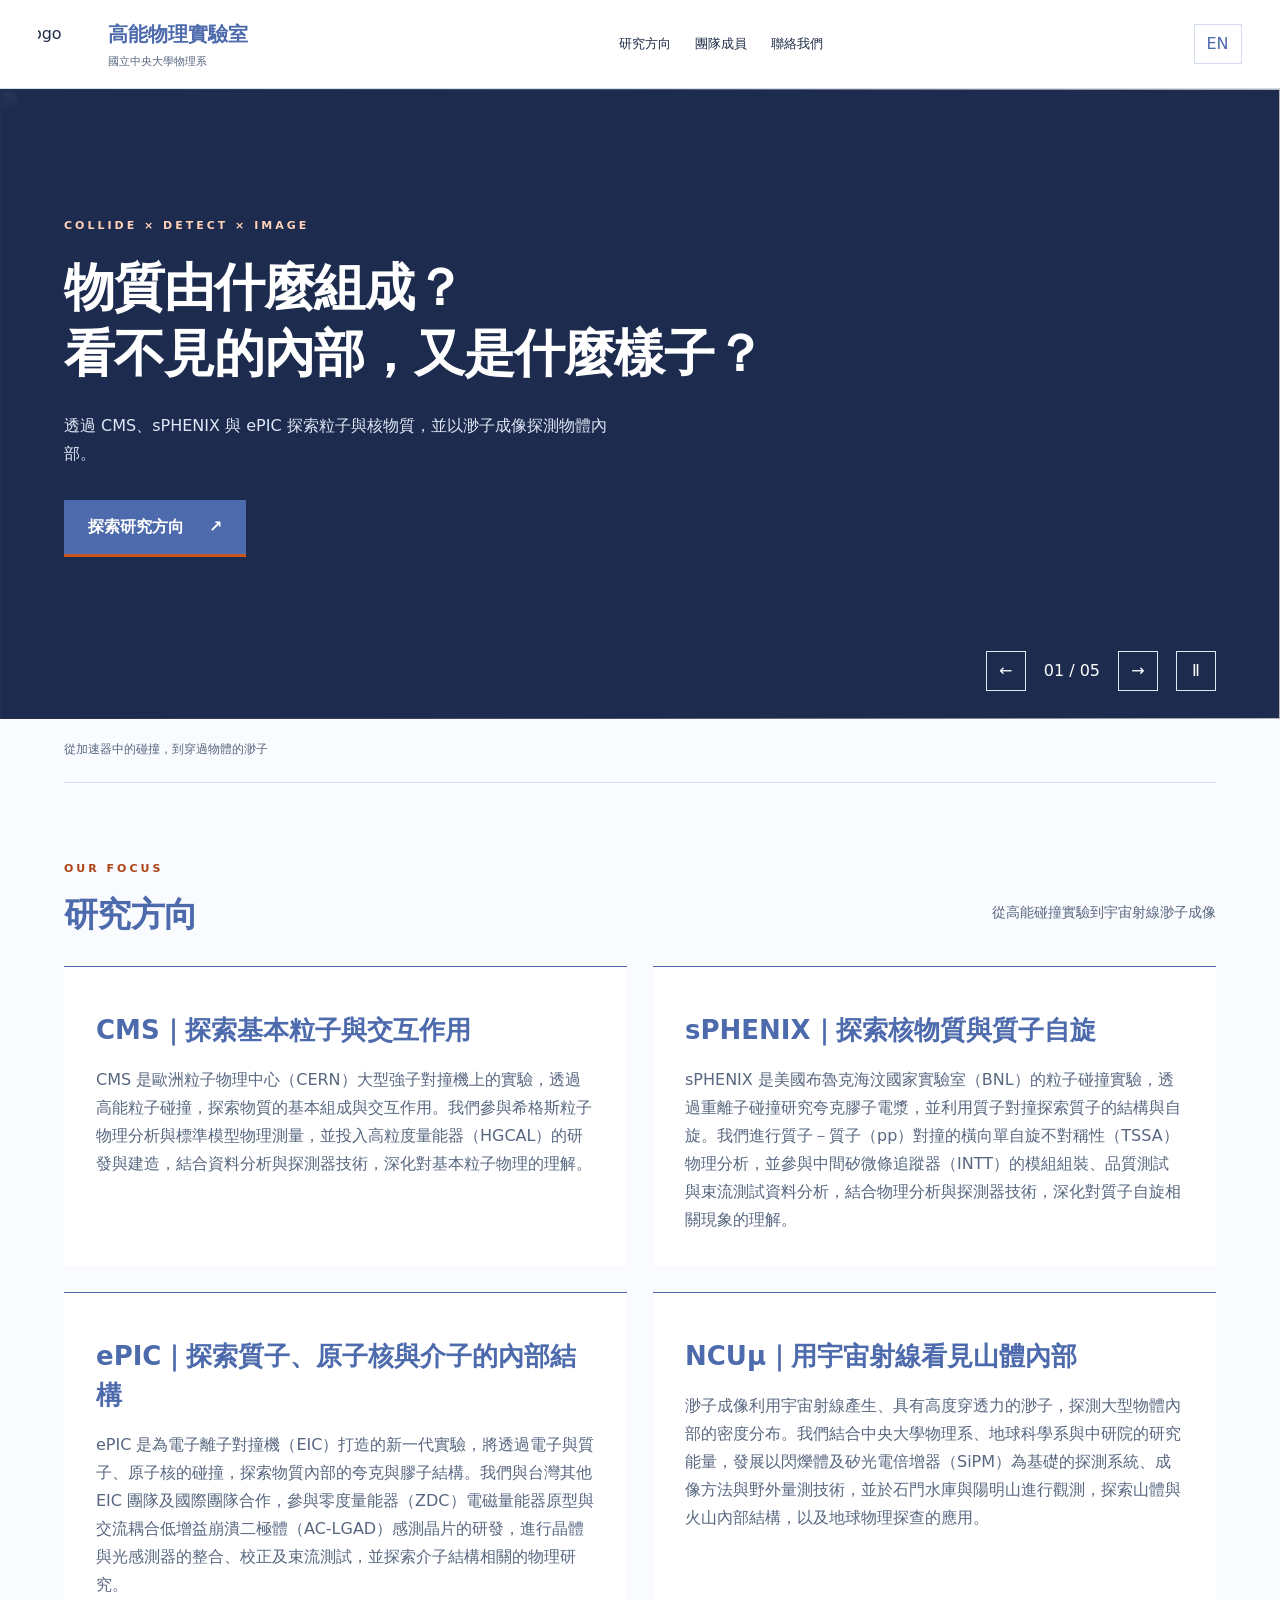
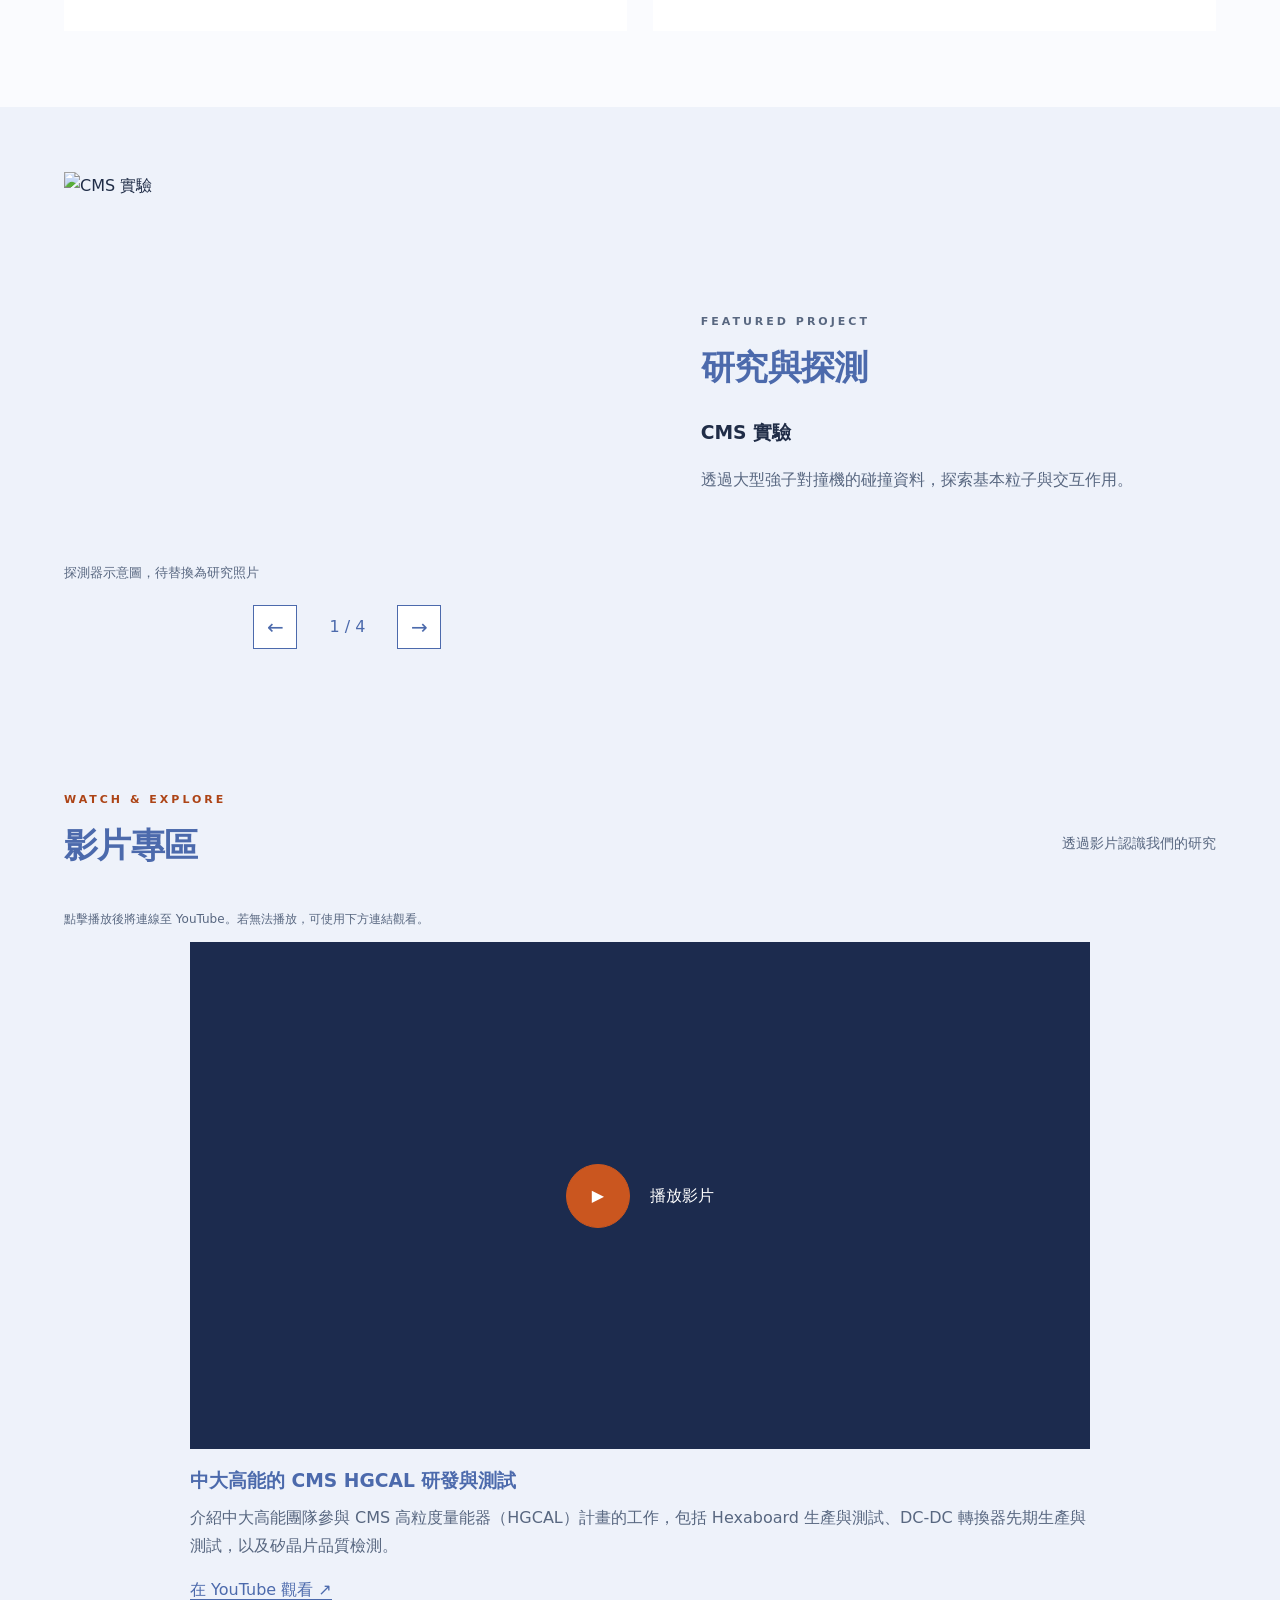
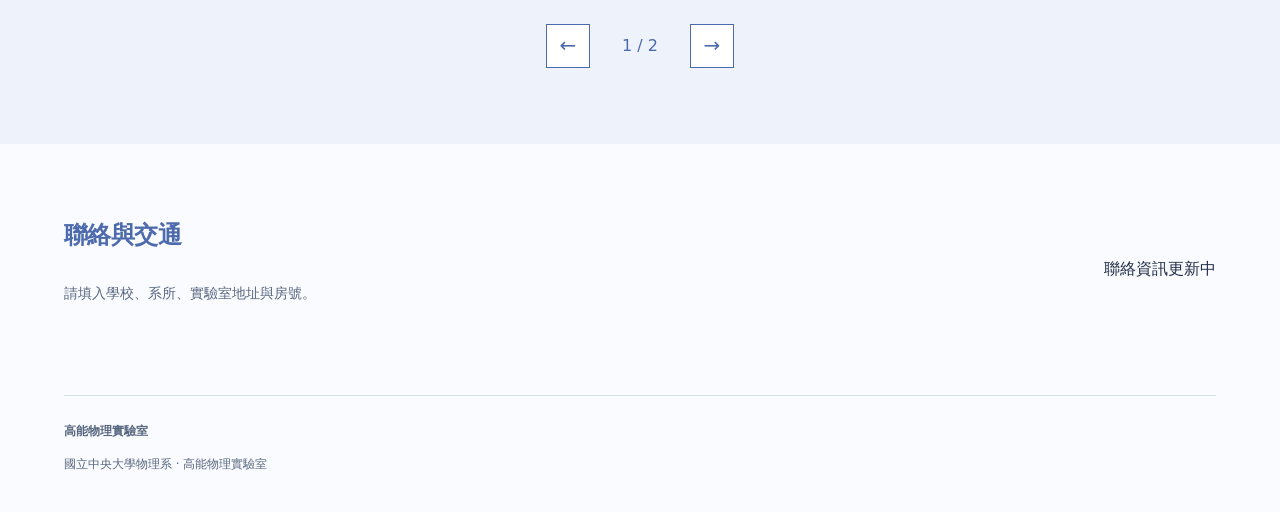
==== index.html @ 7d5f06e8 "Add files via upload" ====
<!doctype html>
<html lang="zh-Hant"><head><meta charset="utf-8"><meta name="viewport" content="width=device-width,initial-scale=1"><meta name="description" content="國立中央大學高能物理實驗室：研究方向、團隊成員與渺子成像。"><title>高能物理實驗室 | High Energy Physics Laboratory</title><link rel="stylesheet" href="style.css"><script defer src="content.js"></script><script defer src="app.js"></script></head>
<body><a class="skip" href="#main">跳至主要內容 / Skip to content</a><header><div class="bar"><a class="brand" href="index.html"><span class="brand-logo"><img src="assets/chip-logo.png" width="1010" height="1213" alt="CHiP Logo"></span><span><strong data-t="name"></strong><small data-t="affiliation"></small></span></a><div class="tools"><button id="language" type="button">EN</button><button id="menu" type="button" aria-expanded="false" aria-controls="navigation">☰</button></div><nav id="navigation" aria-label="主要導覽 / Main navigation"></nav></div></header>
<main id="main"><section class="hero" aria-label="實驗室介紹 / Lab introduction"><div class="slides"><img class="slide active" src="assets/slide-01.svg" alt=""><img class="slide" src="assets/slide-02.svg" alt=""><img class="slide" src="assets/slide-03.svg" alt=""><img class="slide" src="assets/slide-04.svg" alt=""><img class="slide" src="assets/slide-05.svg" alt=""></div><div class="hero-shade"></div><div class="hero-content"><p class="eyebrow" data-t="eyebrow"></p><h1 data-t="title"></h1><p data-t="intro"></p><a class="button" href="#research"><span data-nav="0"></span> ↗</a></div><div class="carousel"><button id="prev" type="button">←</button><span id="slide-status" aria-live="off">01 / 05</span><button id="next" type="button">→</button><button id="pause" type="button">Ⅱ</button></div></section><p class="demo wrap" data-t="note"></p>
<section id="research" class="wrap section"><div class="section-head"><div><p class="eyebrow">OUR FOCUS</p><h2 data-t="research"></h2></div><p data-t="researchSub"></p></div><div id="topics" class="grid"></div></section>
<section id="projects" class="project-band"><div class="wrap project-inner"><div id="featured-carousel"><figure class="featured-photo"><img id="featured-image" src="assets/slide-02.svg" alt=""><figcaption id="featured-caption"></figcaption></figure><div id="featured-controls" class="media-controls"><button id="featured-prev" type="button" aria-controls="featured-image">←</button><span id="featured-status" role="status" aria-live="polite"></span><button id="featured-next" type="button" aria-controls="featured-image">→</button></div></div><div><p class="eyebrow">FEATURED PROJECT</p><h2 data-t="projects"></h2><h3 id="featured-title"></h3><p id="featured-description"></p></div></div></section>



<section id="videos" class="video-band"><div class="wrap section"><div class="section-head"><div><p class="eyebrow">WATCH & EXPLORE</p><h2 data-t="videos"></h2></div><p data-t="mediaIntro"></p></div><p class="video-privacy" data-t="videoPrivacy"></p><div id="video-list" class="video-carousel"></div><div id="video-controls" class="media-controls"><button id="video-prev" type="button" aria-controls="video-list">←</button><span id="video-status" role="status" aria-live="polite"></span><button id="video-next" type="button" aria-controls="video-list">→</button></div><p id="video-empty" data-t="videoEmpty" hidden></p></div></section>
<section id="contact" class="wrap section contact"><div><h2 data-t="access"></h2><p data-t="address"></p></div><span id="contact-email"></span></section></main><footer class="wrap"><span data-t="name"></span><p data-t="footer"></p></footer><noscript>本模板需要啟用 JavaScript 才能顯示雙語內容。Please enable JavaScript.</noscript></body></html>
---- style.css ----
/* Shared palette for the home and People pages. */
:root {
  --primary: #4C6AAC;
  --secondary: #CA561F;
  --secondary-ink: #AD4416;
  --deep: #1C2B4E;
  --ink: #202D47;
  --muted: #586780;
  --page: #FAFBFE;
  --tint: #EEF2FA;
  --line: #D4DDEE;
  --on-dark: #E0E7F6;
  --accent: var(--primary);
}
*{box-sizing:border-box}html{scroll-behavior:smooth;scroll-padding-top:110px}body{margin:0;color:var(--ink);background:var(--page);font-family:Inter,"Noto Sans TC",system-ui,sans-serif;line-height:1.75}a{color:inherit;text-decoration:none}button{font:inherit;cursor:pointer}a:focus-visible,button:focus-visible{outline:3px solid var(--secondary);outline-offset:5px}.wrap{width:min(1160px,90%);margin:auto}.skip{position:fixed;top:-100px;background:white;padding:12px;z-index:10}.skip:focus{top:8px}header{background:#fff;position:sticky;top:0;z-index:5;border-bottom:1px solid var(--line)}.bar{width:min(1360px,94%);margin:auto;display:flex;align-items:center;justify-content:space-between;gap:24px;min-height:100px}.brand{display:flex;align-items:center;gap:14px}.brand strong{display:block;font-size:20px}.brand small{display:block;font-size:11px;color:var(--muted)}.mark{font-size:30px;font-weight:800;letter-spacing:-3px;border:1px solid var(--line);padding:0 10px}.mark span{color:var(--primary)}nav{display:flex;gap:24px;font-size:13px;order:1}nav a:hover{color:var(--primary)}.tools{order:2;display:flex;gap:12px}.tools button{border:1px solid var(--line);background:white;padding:5px 12px}#menu{display:none}.hero{position:relative;background:var(--deep);color:white;min-height:660px;overflow:hidden;display:flex;align-items:center}.slides,.slide,.hero-shade{position:absolute;inset:0;width:100%;height:100%}.slide{object-fit:cover;opacity:0;transition:opacity .8s}.slide.active{opacity:1}.hero-shade{background:linear-gradient(90deg,rgba(28,43,78,.96),rgba(28,43,78,.72) 50%,rgba(28,43,78,.08))}.hero-content{position:relative;width:min(1160px,90%);margin:65px auto 100px}.eyebrow{font-size:11px;letter-spacing:3px;color:var(--primary);font-weight:700;margin:0 0 14px}.hero .eyebrow,.join .eyebrow{color:var(--on-dark)}h1{font-size:clamp(34px,4.4vw,64px);line-height:1.3;white-space:pre-line;letter-spacing:-1px;margin:18px 0 25px;max-width:850px}.hero-content>p:not(.eyebrow){max-width:570px;color:var(--on-dark);font-size:16px}.button{display:inline-flex;align-items:center;gap:25px;background:var(--secondary);color:#fff;padding:13px 24px;margin-top:16px;font-weight:600}.carousel{position:absolute;bottom:28px;right:5%;display:flex;align-items:center;gap:18px}.carousel button{background:transparent;color:white;border:1px solid var(--on-dark);width:40px;height:40px}.demo{font-size:12px;color:var(--muted);padding-top:20px}.section{padding:76px 0}h2{font-size:34px;line-height:1.3;margin:0 0 30px;letter-spacing:-.6px}h3{line-height:1.5}.section-head{display:flex;align-items:center;justify-content:space-between;gap:30px}.section-head>p{color:var(--muted);font-size:14px}.grid{display:grid;grid-template-columns:repeat(3,1fr);gap:26px}.topic{padding:30px 26px;background:white;border-top:2px solid var(--primary);box-shadow:0 8px 30px #4c6aac06}.topic .number{font-size:13px;color:var(--secondary)}.topic p,.project-inner p,.paper p{color:var(--muted)}.project-band{background:var(--tint)}.project-inner{display:grid;grid-template-columns:1.1fr 1fr;align-items:center;gap:70px;padding:65px 0}.project-inner img{width:100%;aspect-ratio:1.5;object-fit:cover}.paper{display:flex;gap:28px;padding:28px 0;border-top:1px solid var(--line);border-bottom:1px solid var(--line)}.paper h3{margin:0}.paper p{font-size:13px}.person .portrait{height:220px;background:var(--tint);display:flex;align-items:center;justify-content:center;color:var(--primary);font-size:50px;font-weight:200}.person h3{margin:18px 0 3px}.person p{margin:0;color:var(--muted);font-size:14px}.news-item{display:grid;grid-template-columns:150px 1fr;gap:30px;padding:20px 0;border-top:1px solid var(--line)}.news-item time{font-size:13px;color:var(--primary)}.join{background:var(--deep);color:#fff;padding:75px 0}.join h2{font-size:42px;margin-bottom:20px}.join p:not(.eyebrow){max-width:650px;color:var(--on-dark)}.contact{display:flex;justify-content:space-between;gap:24px;align-items:center}.contact h2{font-size:24px}.contact p{font-size:14px;color:var(--muted)}footer{border-top:1px solid var(--line);padding:25px 0;font-size:12px;color:var(--muted)}footer>span{font-weight:700}@media(max-width:1050px){nav{gap:12px;font-size:12px}.brand strong{font-size:17px}.bar{gap:14px}}@media(max-width:800px){html{scroll-padding-top:90px}.bar{min-height:80px;flex-wrap:wrap}.brand strong{font-size:15px}.brand small{font-size:10px}.mark{font-size:25px}.tools{margin-left:auto}#menu{display:block}nav{display:none;order:3;width:100%;padding:8px 0 20px;flex-direction:column;gap:0}nav.open{display:flex}nav a{padding:10px}.hero{min-height:620px}.hero-content{margin-top:55px}.hero-content>p:not(.eyebrow){font-size:15px}.grid{grid-template-columns:1fr}.section{padding:50px 0}.section-head{display:block}.project-inner{grid-template-columns:1fr;gap:30px;padding:45px 0}.person .portrait{height:230px}.news-item{grid-template-columns:1fr;gap:5px}.contact{display:block}.join h2{font-size:32px}.hero-shade{background:rgba(28,43,78,.75)}h2{font-size:29px}}@media(prefers-reduced-motion:reduce){html{scroll-behavior:auto}.slide{transition:none}}
/* Editorial research layout inspired by date-led lab news and project summaries. */
body{background:var(--page)}.bar{min-height:88px}.mark{font-size:23px;letter-spacing:-1px}.hero{min-height:630px}h1{font-size:clamp(32px,4vw,58px);max-width:1000px}.demo{padding-bottom:22px;border-bottom:1px solid var(--line)}#news{display:grid;grid-template-columns:220px 1fr;column-gap:55px}#news>.eyebrow{grid-column:1}#news>h2{grid-column:1}#news-list{grid-column:2;grid-row:1 / span 3}#more-news{grid-column:2;justify-self:start}.text-button{background:none;border:0;border-bottom:1px solid var(--accent);color:var(--accent);padding:8px 0}.text-button[hidden]{display:none}.empty-state{color:var(--muted);border-top:1px solid var(--line);padding:20px 0}.grid{grid-template-columns:repeat(3,minmax(0,1fr))}#topics{grid-template-columns:repeat(2,minmax(0,1fr))}.topic{position:relative;border-top:1px solid var(--primary);padding:32px;box-shadow:none;min-height:220px}.topic h3{font-size:26px;margin:12px 0}.topic .number{letter-spacing:2px}.topic p{margin-bottom:0}.section+.section{border-top:1px solid var(--line)}.gallery-card{margin:0}.gallery-card img{width:100%;aspect-ratio:1.4;object-fit:cover;display:block}.gallery-card figcaption{font-size:20px;margin-top:14px}.gallery-card small{color:var(--muted);font-size:12px}.video-band{background:var(--tint)}.video-layout{display:grid;grid-template-columns:1fr 1.4fr;gap:65px;align-items:center}.video-player{aspect-ratio:16/9;background:var(--deep);position:relative;display:flex;align-items:center;justify-content:center}.video-player button{color:#fff;background:transparent;border:0;display:flex;align-items:center;gap:20px;padding:30px}.play-icon{display:grid;place-items:center;border:1px solid var(--on-dark);border-radius:50%;width:64px;height:64px}.video-player iframe{border:0;position:absolute;inset:0;width:100%;height:100%}.video-privacy{font-size:12px;color:var(--muted)}.text-link{color:var(--primary);border-bottom:1px solid var(--primary)}a[hidden]{display:none}.person .portrait{height:170px}.project-inner img{border-radius:0}.join{padding:65px 0}@media(max-width:800px){#news{display:block}#topics,.grid,.video-layout{grid-template-columns:1fr}.video-layout{gap:28px}.hero{min-height:610px}.brand strong{font-size:14px}.brand small{max-width:200px;font-size:9px}.mark{font-size:19px}.bar{gap:8px}.tools{gap:6px}.tools button{padding:4px 8px}.gallery-card img{aspect-ratio:1.8}}

.people-intro{padding:70px 0 35px}.people-intro h1{color:var(--ink);margin-top:12px}.people-intro>p:not(.eyebrow){color:var(--muted)}nav a[aria-current="page"]{color:var(--primary);border-bottom:2px solid var(--primary)}

/* Blue establishes the hierarchy; orange highlights actions and markers. */
.brand strong, .mark, h2, .topic h3, .person h3, .gallery-card figcaption {
  color: var(--primary);
}
.mark span, .eyebrow, .topic .number {
  color: var(--secondary);
}
.hero .eyebrow {
  color: #FFD1B8;
}
.button:hover {
  background: #AA4314;
}
.tools button {
  color: var(--primary);
}
.tools button:hover, .carousel button:hover {
  background: var(--primary);
  color: #fff;
}
nav a:hover, .text-link:hover {
  color: var(--secondary);
}
nav a[aria-current="page"] {
  border-bottom-color: var(--secondary);
}
.play-icon {
  background: var(--secondary);
  border-color: var(--secondary);
  color: #fff;
}
.video-player button:hover .play-icon {
  background: #AA4314;
}
.people-intro h1 {
  color: var(--primary);
}

.button { background: var(--primary); color: #fff; border-bottom: 3px solid var(--secondary); }
.button:hover { background: #3A538C; }
.eyebrow, .topic .number, nav a:hover, .text-link:hover { color: var(--secondary-ink); }
.hero .eyebrow { color: #FFD1B8; }

.featured-photo { margin: 0; min-width: 0; }
.featured-photo img { display: block; width: 100%; aspect-ratio: 3 / 2; object-fit: cover; }
.featured-photo figcaption { margin-top: 12px; font-size: 13px; color: var(--muted); }

.media-controls { display: flex; align-items: center; justify-content: center; gap: 20px; margin-top: 20px; color: var(--primary); }
.media-controls button { width: 44px; height: 44px; border: 1px solid var(--primary); color: var(--primary); background: #fff; font-size: 20px; }
.media-controls button:hover { background: var(--primary); color: #fff; }
.media-controls[hidden], #featured-carousel[hidden] { display: none; }
.media-controls span { min-width: 60px; text-align: center; font-variant-numeric: tabular-nums; }
.video-carousel { max-width: 900px; margin: 0 auto; }
.video-card { min-width: 0; }
.video-card h3 { color: var(--primary); margin-bottom: 8px; }
.video-card > p { color: var(--muted); margin-top: 0; }

/* Frame the supplied transparent PNG so its surrounding space does not shrink the mark. */
.brand-logo {
  position: relative;
  display: block;
  flex: 0 0 56px;
  width: 56px;
  height: 56px;
  overflow: hidden;
}
.brand-logo img {
  position: absolute;
  width: 154.1985%;
  height: auto;
  max-width: none;
  left: -27.0229%;
  top: -42.5954%;
}
@media (max-width: 800px) {
  .brand-logo { flex-basis: 44px; width: 44px; height: 44px; }
  .brand { gap: 10px; }
}
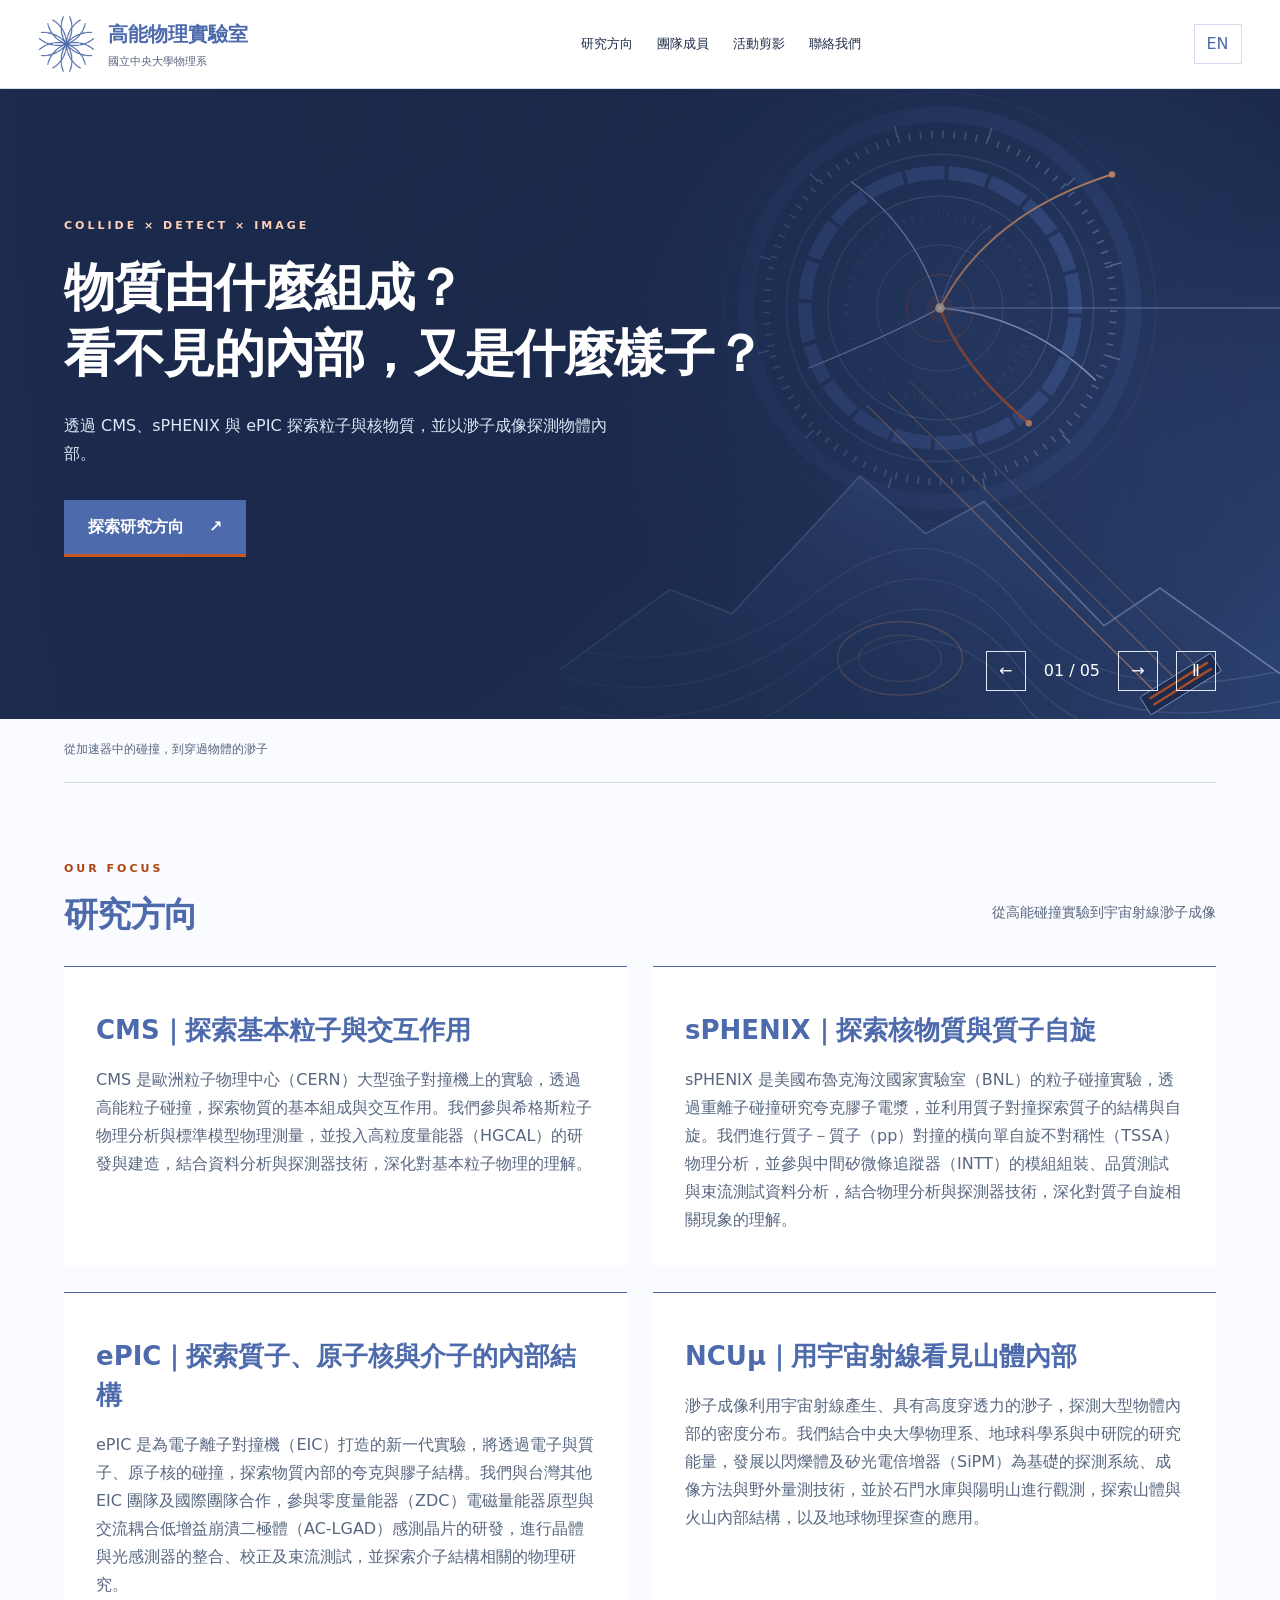
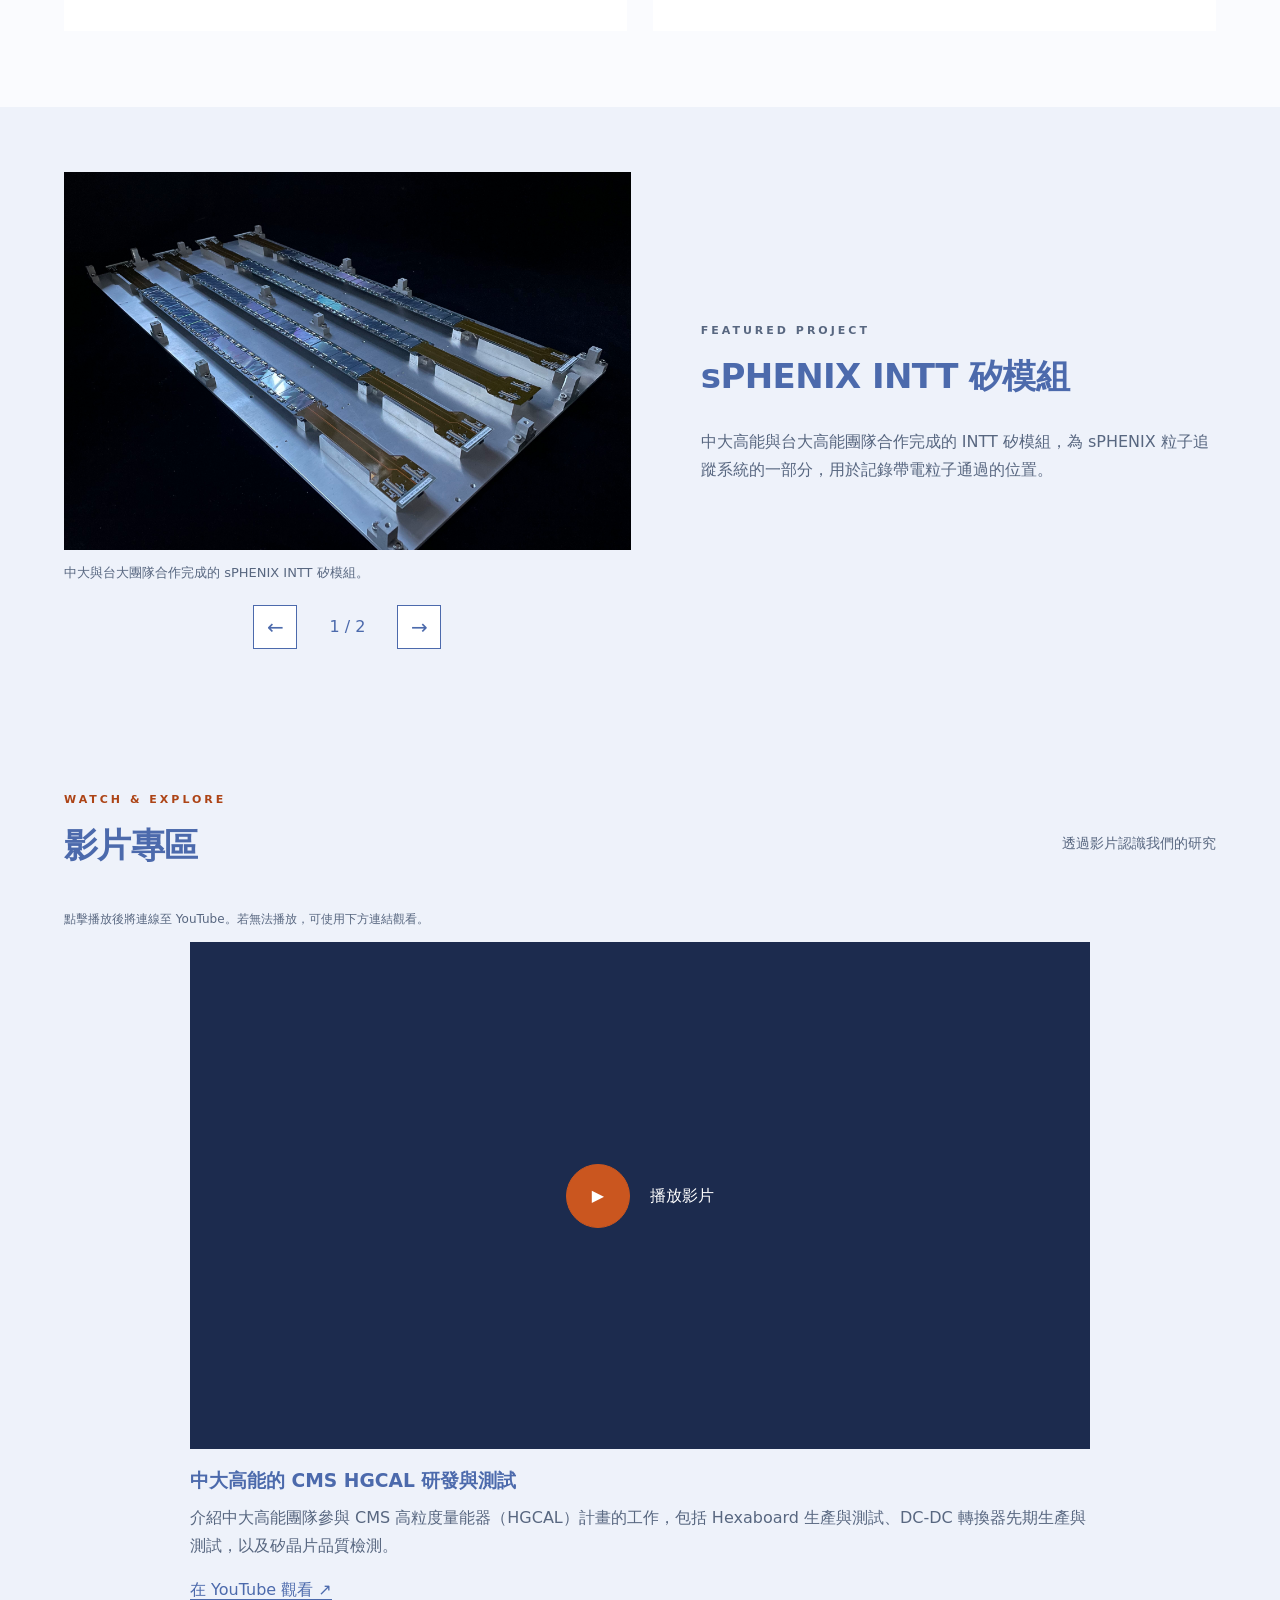
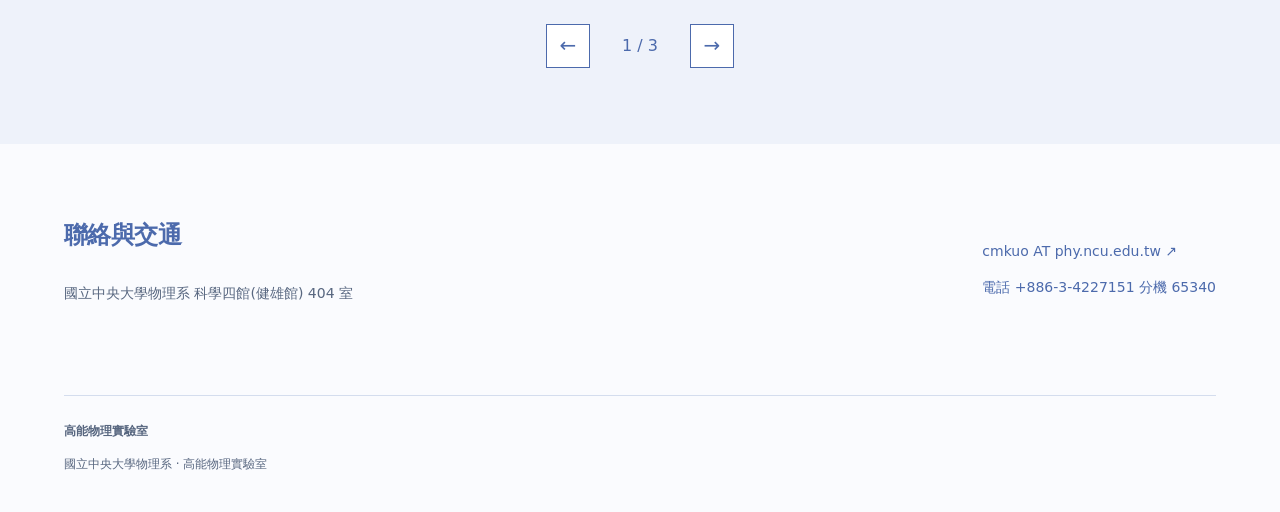
==== commit 0d3595cf: "Add files via upload" ====
--- a/index.html
+++ b/index.html
@@ -3,9 +3,9 @@
 <body><a class="skip" href="#main">跳至主要內容 / Skip to content</a><header><div class="bar"><a class="brand" href="index.html"><span class="brand-logo"><img src="assets/chip-logo.png" width="1010" height="1213" alt="CHiP Logo"></span><span><strong data-t="name"></strong><small data-t="affiliation"></small></span></a><div class="tools"><button id="language" type="button">EN</button><button id="menu" type="button" aria-expanded="false" aria-controls="navigation">☰</button></div><nav id="navigation" aria-label="主要導覽 / Main navigation"></nav></div></header>
 <main id="main"><section class="hero" aria-label="實驗室介紹 / Lab introduction"><div class="slides"><img class="slide active" src="assets/slide-01.svg" alt=""><img class="slide" src="assets/slide-02.svg" alt=""><img class="slide" src="assets/slide-03.svg" alt=""><img class="slide" src="assets/slide-04.svg" alt=""><img class="slide" src="assets/slide-05.svg" alt=""></div><div class="hero-shade"></div><div class="hero-content"><p class="eyebrow" data-t="eyebrow"></p><h1 data-t="title"></h1><p data-t="intro"></p><a class="button" href="#research"><span data-nav="0"></span> ↗</a></div><div class="carousel"><button id="prev" type="button">←</button><span id="slide-status" aria-live="off">01 / 05</span><button id="next" type="button">→</button><button id="pause" type="button">Ⅱ</button></div></section><p class="demo wrap" data-t="note"></p>
 <section id="research" class="wrap section"><div class="section-head"><div><p class="eyebrow">OUR FOCUS</p><h2 data-t="research"></h2></div><p data-t="researchSub"></p></div><div id="topics" class="grid"></div></section>
-<section id="projects" class="project-band"><div class="wrap project-inner"><div id="featured-carousel"><figure class="featured-photo"><img id="featured-image" src="assets/slide-02.svg" alt=""><figcaption id="featured-caption"></figcaption></figure><div id="featured-controls" class="media-controls"><button id="featured-prev" type="button" aria-controls="featured-image">←</button><span id="featured-status" role="status" aria-live="polite"></span><button id="featured-next" type="button" aria-controls="featured-image">→</button></div></div><div><p class="eyebrow">FEATURED PROJECT</p><h2 data-t="projects"></h2><h3 id="featured-title"></h3><p id="featured-description"></p></div></div></section>
+<section id="projects" class="project-band"><div class="wrap project-inner"><div id="featured-carousel"><figure class="featured-photo"><img id="featured-image" src="assets/slide-02.svg" alt=""><figcaption id="featured-caption"></figcaption></figure><div id="featured-controls" class="media-controls"><button id="featured-prev" type="button" aria-controls="featured-image">←</button><span id="featured-status" role="status" aria-live="polite"></span><button id="featured-next" type="button" aria-controls="featured-image">→</button></div></div><div><p class="eyebrow">FEATURED PROJECT</p><h2 id="featured-title"></h2><p id="featured-description"></p></div></div></section>
 
 
 
 <section id="videos" class="video-band"><div class="wrap section"><div class="section-head"><div><p class="eyebrow">WATCH & EXPLORE</p><h2 data-t="videos"></h2></div><p data-t="mediaIntro"></p></div><p class="video-privacy" data-t="videoPrivacy"></p><div id="video-list" class="video-carousel"></div><div id="video-controls" class="media-controls"><button id="video-prev" type="button" aria-controls="video-list">←</button><span id="video-status" role="status" aria-live="polite"></span><button id="video-next" type="button" aria-controls="video-list">→</button></div><p id="video-empty" data-t="videoEmpty" hidden></p></div></section>
-<section id="contact" class="wrap section contact"><div><h2 data-t="access"></h2><p data-t="address"></p></div><span id="contact-email"></span></section></main><footer class="wrap"><span data-t="name"></span><p data-t="footer"></p></footer><noscript>本模板需要啟用 JavaScript 才能顯示雙語內容。Please enable JavaScript.</noscript></body></html>+<section id="contact" class="wrap section contact"><div><h2 data-t="access"></h2><p data-t="address"></p></div><div class="contact-details"><span id="contact-email"></span><span id="contact-phone"></span></div></section></main><footer class="wrap"><span data-t="name"></span><p data-t="footer"></p></footer><noscript>本模板需要啟用 JavaScript 才能顯示雙語內容。Please enable JavaScript.</noscript></body></html>
--- a/style.css
+++ b/style.css
@@ -96,3 +96,63 @@
   .brand-logo { flex-basis: 44px; width: 44px; height: 44px; }
   .brand { gap: 10px; }
 }
+
+/* People uses text lists, followed by award records and event photographs. */
+.member-groups { display: grid; grid-template-columns: repeat(4, minmax(0, 1fr)); gap: 36px 24px; }
+.member-group:nth-child(5) { grid-column: 1 / -1; }
+.member-group { border-top: 2px solid var(--primary); padding-top: 16px; min-width: 0; }
+.member-group h3, .gallery-section > h3 { color: var(--primary); font-size: 23px; margin: 0 0 18px; }
+.member-list, .award-list { list-style: none; margin: 0; padding: 0; }
+.member-row { display: flex; align-items: baseline; flex-wrap: wrap; gap: 6px 20px; padding: 12px 0; border-bottom: 1px solid var(--line); }
+.member-name { font-weight: 600; }
+.member-detail { color: var(--muted); font-size: 14px; }
+.people-empty { color: var(--muted); font-size: 14px; margin: 0; padding: 12px 0; }
+.award-row { display: grid; grid-template-columns: 90px minmax(0, 1fr); gap: 24px; border-top: 1px solid var(--line); padding: 24px 0; }
+.award-year { color: var(--secondary-ink); font-weight: 600; }
+.award-row h3 { color: var(--primary); margin: 0 0 6px; font-size: 19px; }
+.award-row p { color: var(--muted); margin: 0; }
+.gallery-sections { display: grid; gap: 44px; }
+.gallery-photo-grid { display: grid; grid-template-columns: repeat(3, minmax(0, 1fr)); gap: 24px; }
+.gallery-photo-grid .gallery-card { min-width: 0; }
+.gallery-photo-grid figcaption { font-size: 14px; color: var(--muted); }
+@media (max-width: 800px) {
+  .member-groups { grid-template-columns: 1fr; gap: 28px; }
+  .gallery-photo-grid { grid-template-columns: repeat(2, minmax(0, 1fr)); gap: 18px; }
+  .award-row { grid-template-columns: 1fr; gap: 8px; }
+}
+@media (max-width: 480px) {
+  .gallery-photo-grid { grid-template-columns: 1fr; }
+}
+
+.contact-details { display: grid; gap: 12px; font-size: 14px; overflow-wrap: anywhere; }
+.contact-details span[hidden] { display: none; }
+.contact-details a { color: var(--primary); }
+.contact-details a:hover { color: var(--secondary-ink); }
+
+.conference-heading { color: var(--primary); font-size: 18px; margin: 24px 0 14px; }
+.conference-list { list-style: none; padding: 0; margin: 0 0 32px; }
+.conference-item { border-top: 1px solid var(--line); padding: 20px 0; }
+.conference-item h5 { font-size: 19px; line-height: 1.5; margin: 0 0 8px; color: var(--primary); }
+.conference-item a:hover { color: var(--secondary-ink); text-decoration: underline; }
+.conference-meta, .conference-description { color: var(--muted); font-size: 14px; margin: 4px 0; }
+.photo-description { margin: 8px 0 0; font-size: 13px; line-height: 1.7; color: var(--muted); white-space: pre-line; }
+.gallery-section > .people-empty + .gallery-photo-grid { margin-top: 24px; }
+
+/* Compact, expandable award categories. */
+.award-category { border-top: 1px solid var(--line); }
+.award-category:last-child { border-bottom: 1px solid var(--line); }
+.award-category summary { display: flex; align-items: center; gap: 16px; padding: 22px 4px; color: var(--primary); font-weight: 600; cursor: pointer; list-style: none; }
+.award-category summary::-webkit-details-marker { display: none; }
+.award-category summary::after { content: '+'; margin-left: auto; font-size: 23px; font-weight: 400; }
+.award-category[open] summary::after { content: '−'; }
+.award-category summary:focus-visible { outline: 3px solid var(--secondary); outline-offset: 3px; }
+.award-count { flex-shrink: 0; padding: 1px 9px; background: var(--tint); color: var(--muted); font-size: 12px; border-radius: 20px; }
+.award-category > .people-empty { padding: 0 4px 22px; }
+.awards-table-wrap { overflow-x: auto; padding-bottom: 20px; }
+.awards-table { width: 100%; border-collapse: collapse; text-align: left; font-size: 14px; }
+.awards-table th { color: var(--muted); font-size: 12px; font-weight: 500; background: var(--tint); }
+.awards-table th, .awards-table td { padding: 12px 14px; border-bottom: 1px solid var(--line); vertical-align: top; }
+.awards-table th:first-child, .awards-table td:first-child { width: 85px; white-space: nowrap; }
+.award-event { display: block; color: var(--muted); margin-top: 4px; }
+.visually-hidden { position: absolute; width: 1px; height: 1px; padding: 0; margin: -1px; overflow: hidden; clip-path: inset(50%); white-space: nowrap; border: 0; }
+@media (max-width: 480px) { .award-category summary { font-size: 14px; gap: 10px; } .awards-table th, .awards-table td { padding: 10px 8px; } }
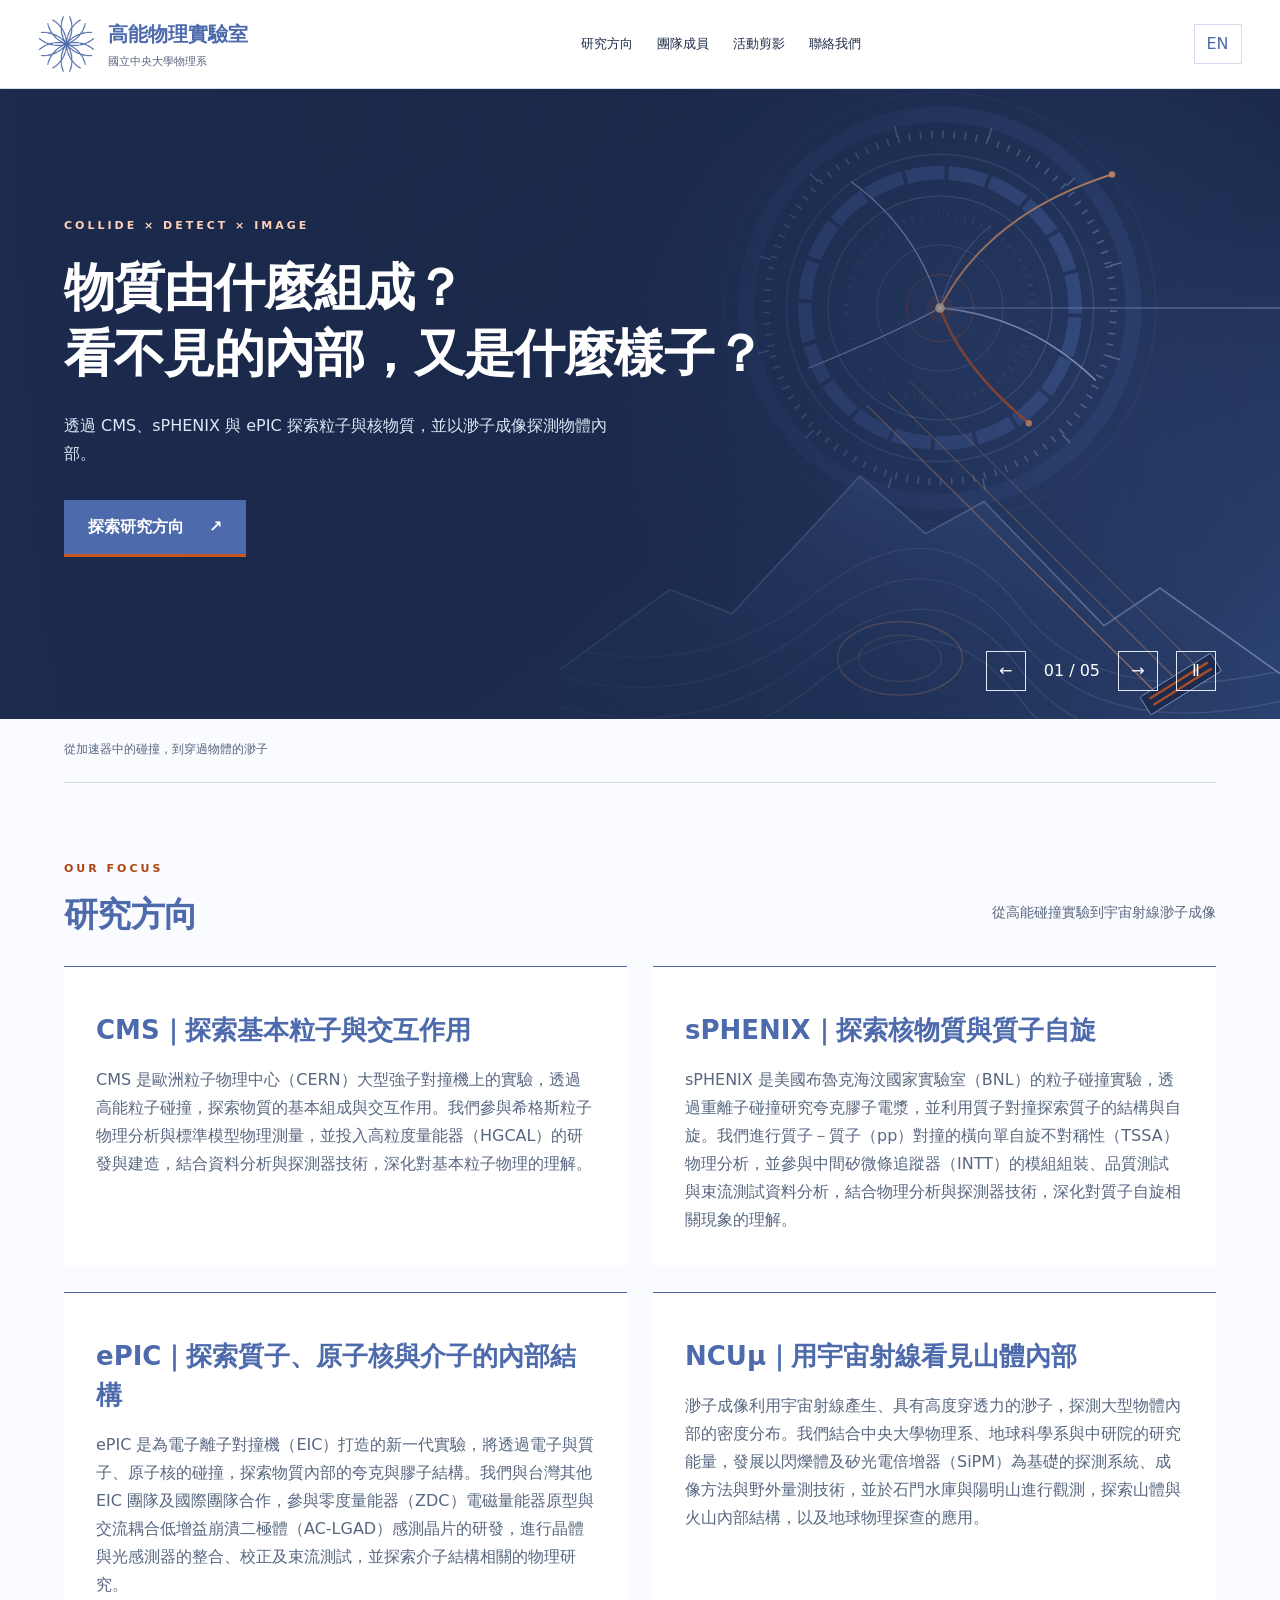
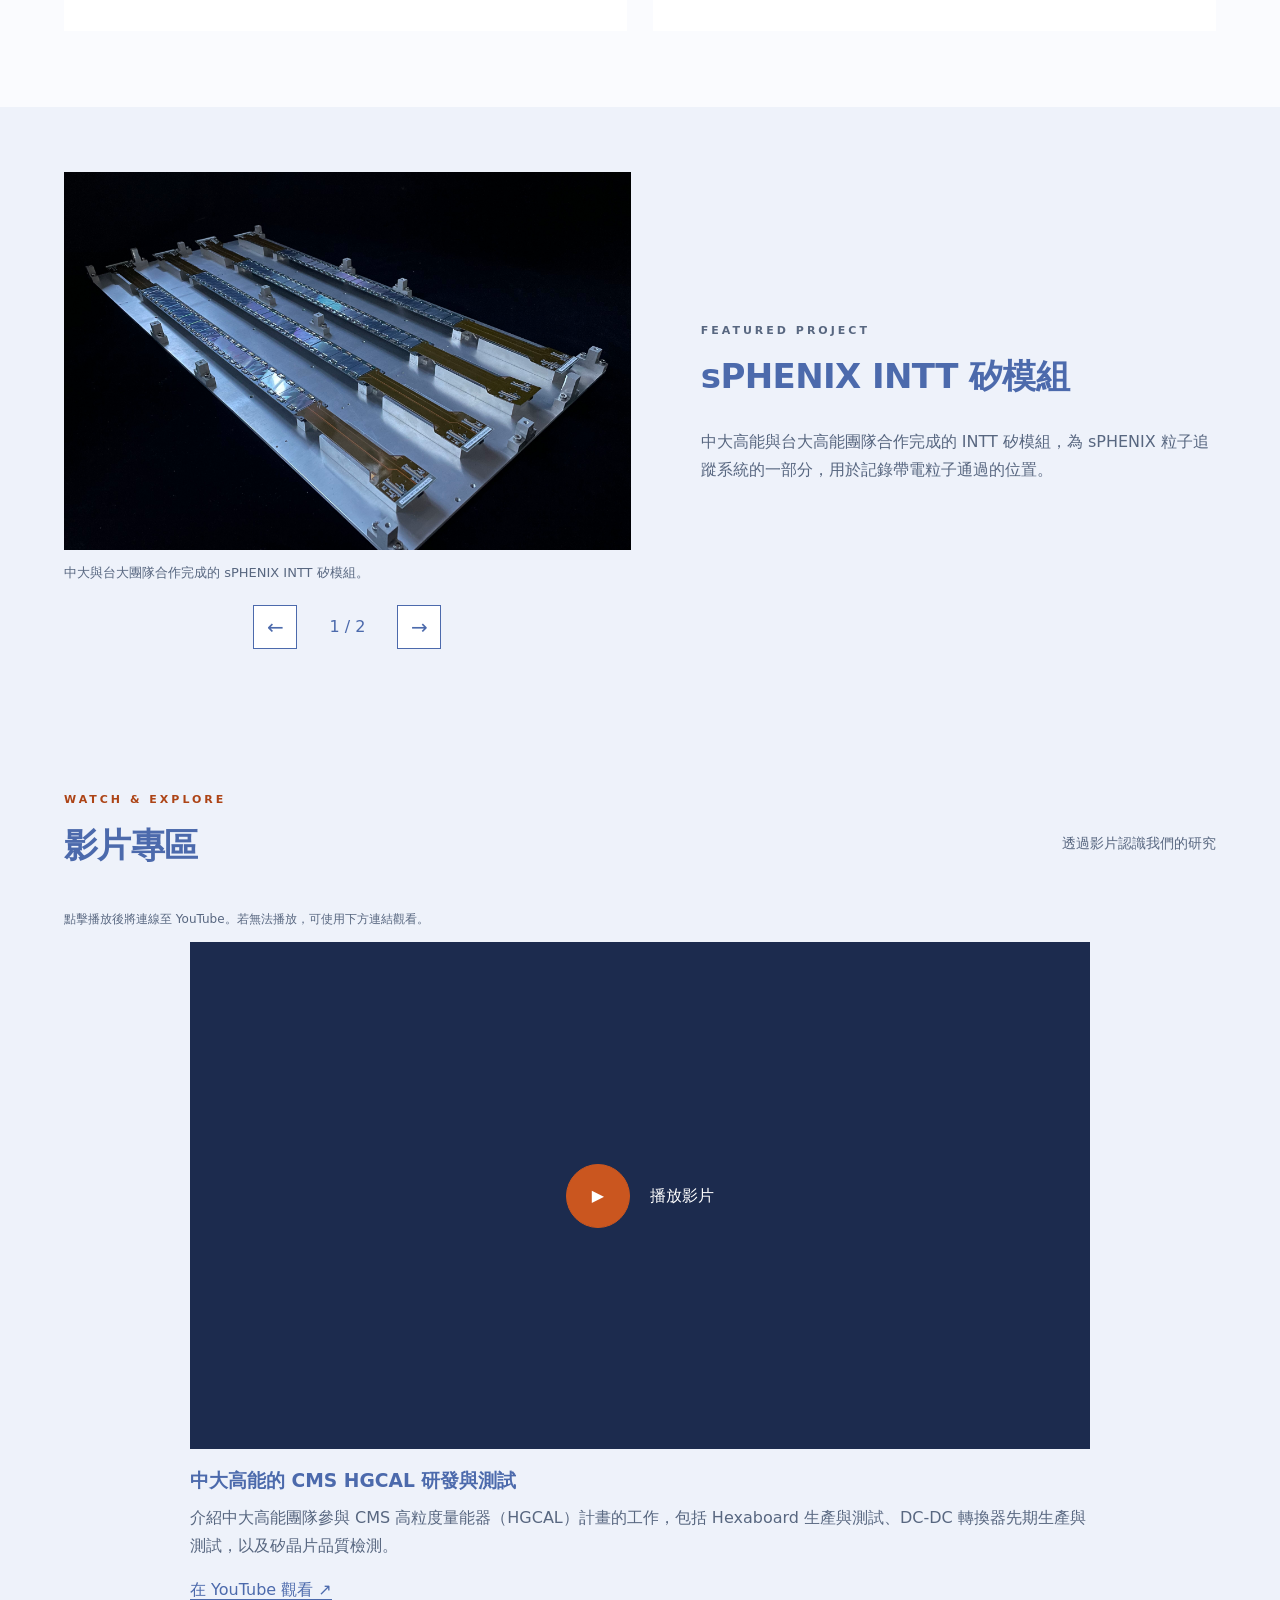
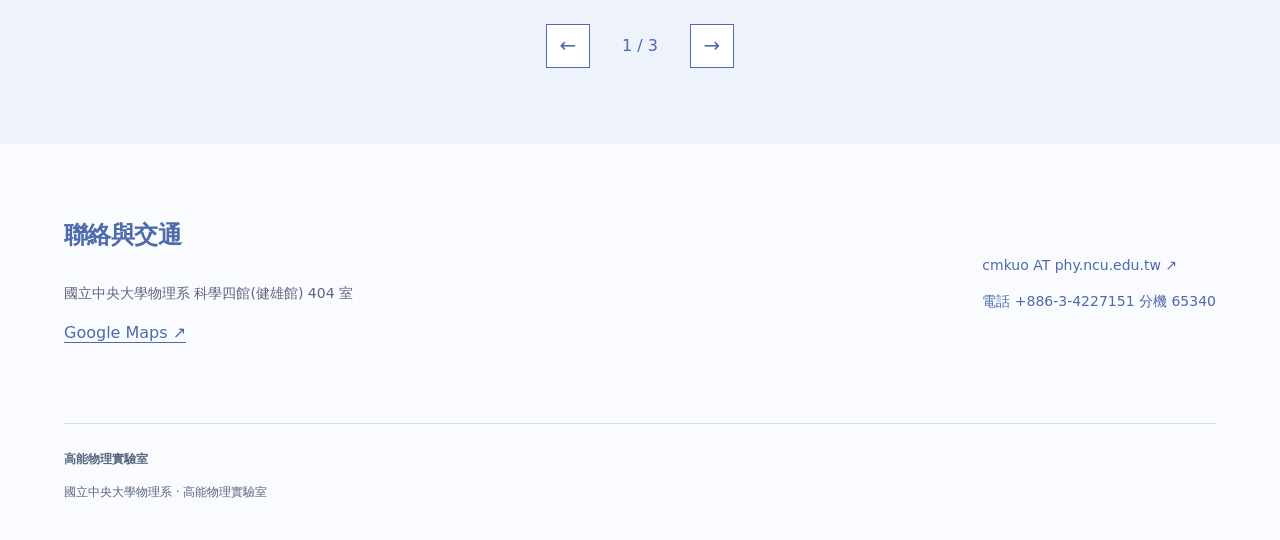
==== commit 44e74a2a: "Add files via upload add Google Map link" ====
--- a/index.html
+++ b/index.html
@@ -8,4 +8,5 @@
 
 
 <section id="videos" class="video-band"><div class="wrap section"><div class="section-head"><div><p class="eyebrow">WATCH & EXPLORE</p><h2 data-t="videos"></h2></div><p data-t="mediaIntro"></p></div><p class="video-privacy" data-t="videoPrivacy"></p><div id="video-list" class="video-carousel"></div><div id="video-controls" class="media-controls"><button id="video-prev" type="button" aria-controls="video-list">←</button><span id="video-status" role="status" aria-live="polite"></span><button id="video-next" type="button" aria-controls="video-list">→</button></div><p id="video-empty" data-t="videoEmpty" hidden></p></div></section>
-<section id="contact" class="wrap section contact"><div><h2 data-t="access"></h2><p data-t="address"></p></div><div class="contact-details"><span id="contact-email"></span><span id="contact-phone"></span></div></section></main><footer class="wrap"><span data-t="name"></span><p data-t="footer"></p></footer><noscript>本模板需要啟用 JavaScript 才能顯示雙語內容。Please enable JavaScript.</noscript></body></html>+<section id="contact" class="wrap section contact"><div><h2 data-t="access"></h2><p data-t="address"></p>
+<a class="text-link" href="https://www.google.com/maps/search/?api=1&amp;query=%E5%9C%8B%E7%AB%8B%E4%B8%AD%E5%A4%AE%E5%A4%A7%E5%AD%B8+%E7%A7%91%E5%AD%B8%E5%9B%9B%E9%A4%A8+%E5%81%A5%E9%9B%84%E9%A4%A8" target="_blank" rel="noopener noreferrer">Google Maps ↗</a></div><div class="contact-details"><span id="contact-email"></span><span id="contact-phone"></span></div></section></main><footer class="wrap"><span data-t="name"></span><p data-t="footer"></p></footer><noscript>本模板需要啟用 JavaScript 才能顯示雙語內容。Please enable JavaScript.</noscript></body></html>
